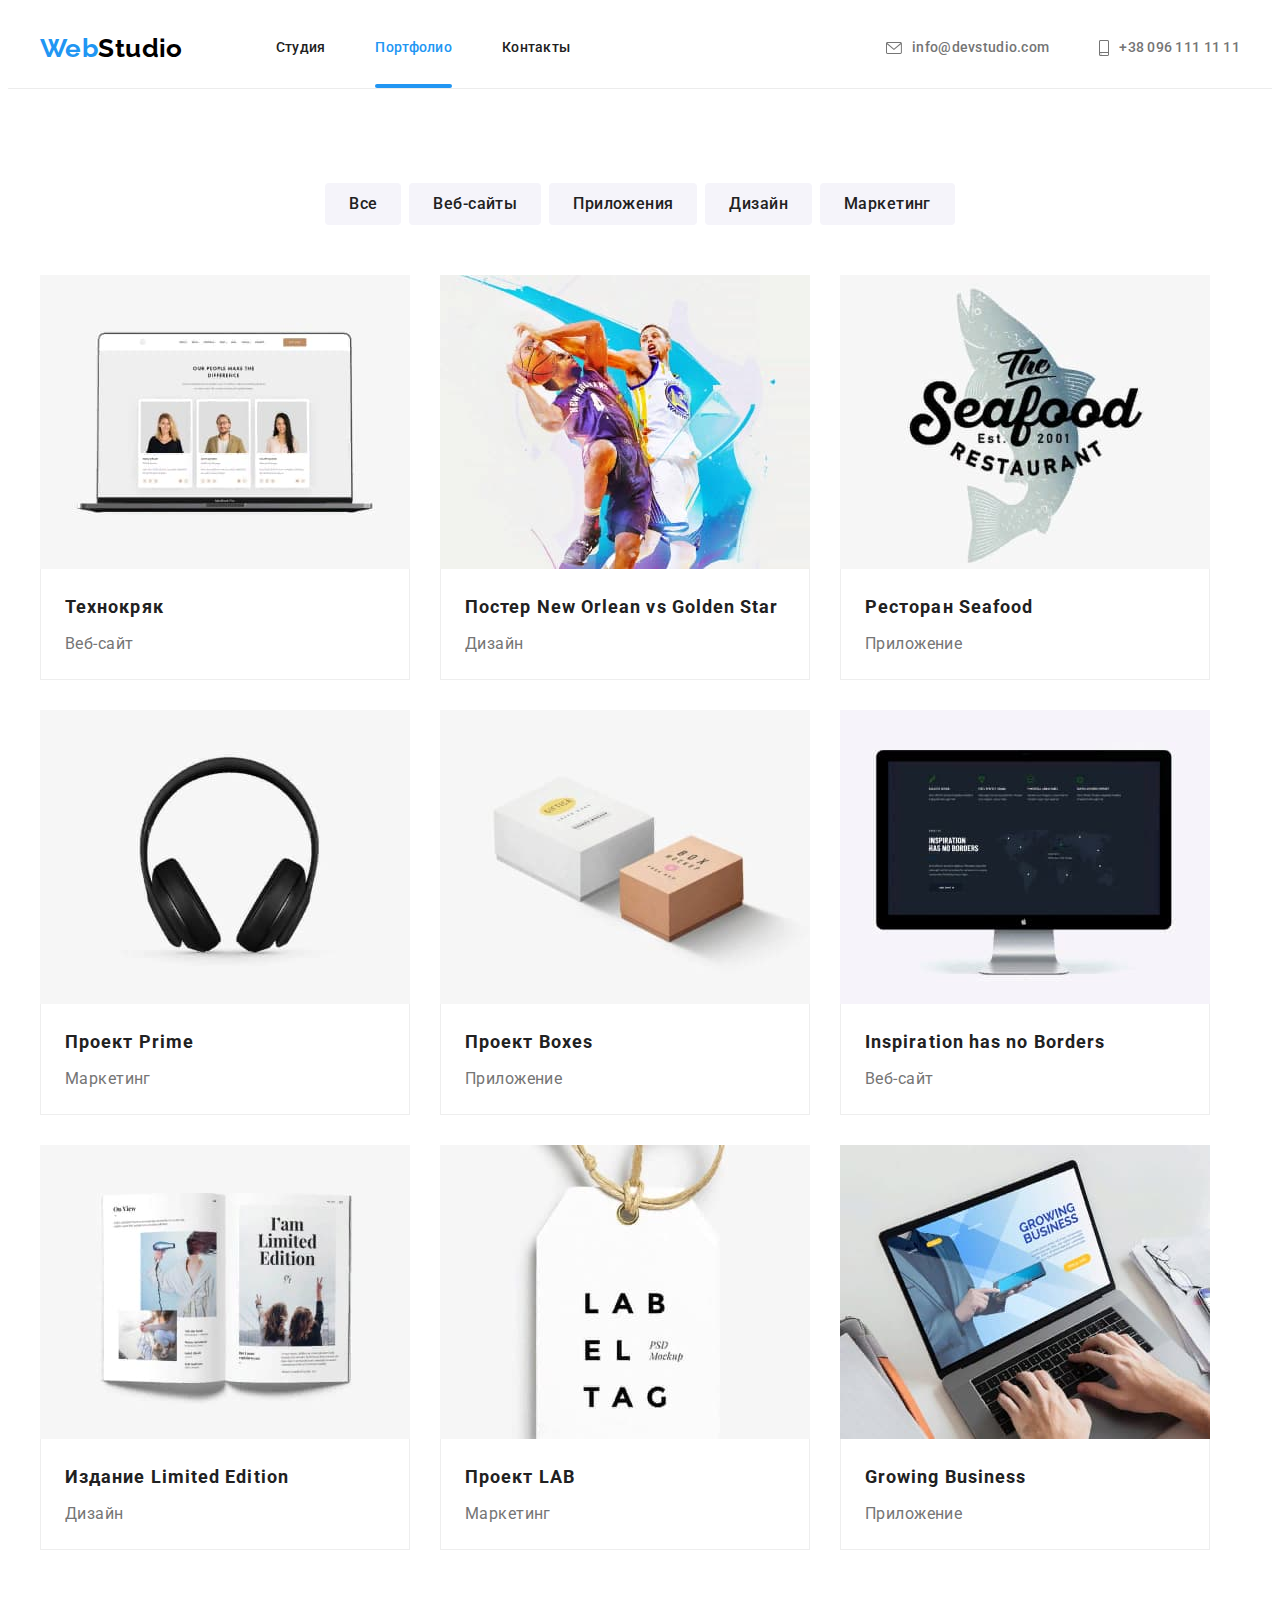
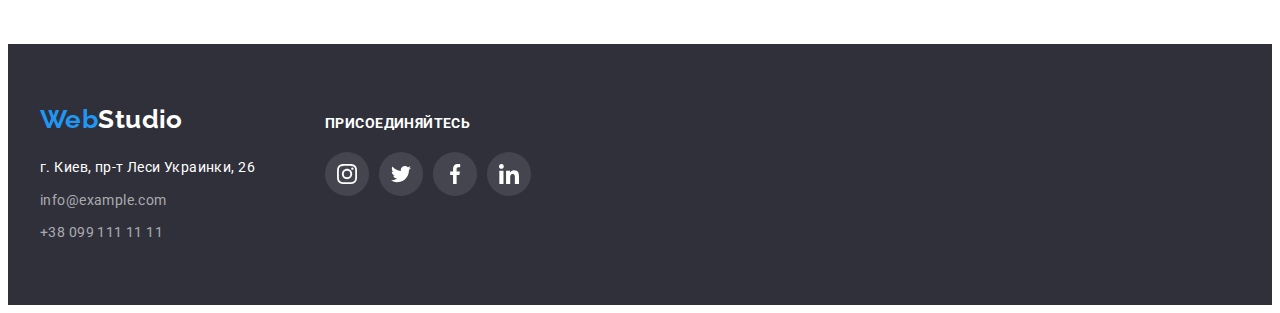
==== portfolio.html @ ee0a5ad1 "Добавляет разметку формы" ====
<!DOCTYPE html>
<html lang="ru">
  <head>
    <meta charset="UTF-8" />
    <meta http-equiv="X-UA-Compatible" content="IE=edge" />
    <meta name="viewport" content="width=device-width, initial-scale=1.0" />
    <title>WebStudio</title>
    <link rel="preconnect" href="https://fonts.gstatic.com" />
    <link
      href="https://fonts.googleapis.com/css2?family=Raleway:wght@700&family=Roboto:wght@400;500;700;900&display=swap"
      rel="stylesheet"
    />
    <link
      rel="stylesheet"
      href="https://cdnjs.cloudflare.com/ajax/libs/modern-normalize/1.0.0/modern-normalize.min.css"
      integrity="sha512-ISS7cAi1PEhQ8jnbJpJZMd29NlhNj4AWYyLOSp2CE/CsHxTCu+r+t0D2yoJudVrd0/8fTVPUVDzY5Tvli75u/g=="
      crossorigin="anonymous"
    />
    <link rel="stylesheet" href="./css/style.css" />
  </head>
  <body>
    <!--Шапка сайа-->
    <header class="header">
      <div class="container header-flex">
        <nav class="main-nav">
          <a href="" class="logo" lang="en"
            >Web<span class="logo-accent">Studio</span>
          </a>
          <ul class="site-nav list">
            <li class="item"><a href="./index.html" class="link">Студия</a></li>
            <li class="item"><a href="" class="link current">Портфолио</a></li>
            <li class="item"><a href="" class="link">Контакты</a></li>
          </ul>
        </nav>
        <ul class="contacts list">
          <li class="item">
            <a class="link" href="mailto:info@devstudio.com">
              <svg class="icon" width="16px" height="12px">
                <use href="./images/icons.svg#envelope"></use>
              </svg>
              info@devstudio.com
            </a>
          </li>
          <li class="item">
            <a class="link" href="+380961111111">
              <svg class="icon" width="10px" height="16px">
                <use href="./images/icons.svg#smartphone"></use>
              </svg>
              +38 096 111 11 11
            </a>
          </li>
        </ul>
      </div>
    </header>

    <main>
      <section class="section">
        <div class="container">
          <!-- фильтр -->
          <ul class="filters list">
            <li class="item">
              <button type="button" class="filter">Все</button>
            </li>
            <li class="item">
              <button type="button" class="filter">Веб-сайты</button>
            </li>
            <li class="item">
              <button type="button" class="filter">Приложения</button>
            </li>
            <li class="item">
              <button type="button" class="filter">Дизайн</button>
            </li>
            <li class="item">
              <button type="button" class="filter">Маркетинг</button>
            </li>
          </ul>
          <!-- /фильтр -->

          <!-- проекты -->
          <ul class="projects list">
            <li class="item">
              <a href="#" class="link">
                <div class="thumb">
                  <img
                    src="./images/portfolio1.jpg"
                    alt="Технокряк"
                    width="370"
                  />
                  <div class="overlay">
                    <p class="discription">
                      Технокряк это современная площадка распространения
                      коронавируса. Компании используют эту платформу для
                      цифрового шпионажа и атак на защищённые сервера
                      конкурентов.
                    </p>
                  </div>
                </div>
                <div class="card-content">
                  <h2 class="title">Технокряк</h2>
                  <p class="project-type">Веб-сайт</p>
                </div>
              </a>
            </li>
            <li class="item">
              <a href="#" class="link">
                <div class="thumb">
                  <img
                    src="./images/portfolio2.jpg"
                    alt="Постер New Orlean vs Golden Star"
                    width="370"
                  />
                  <div class="overlay">
                    <p class="discription">
                      Технокряк это современная площадка распространения
                      коронавируса. Компании используют эту платформу для
                      цифрового шпионажа и атак на защищённые сервера
                      конкурентов.
                    </p>
                  </div>
                </div>
                <div class="card-content">
                  <h2 class="title">Постер New Orlean vs Golden Star</h2>
                  <p class="project-type">Дизайн</p>
                </div>
              </a>
            </li>
            <li class="item">
              <a href="#" class="link">
                <div class="thumb">
                  <img
                    src="./images/portfolio3.jpg"
                    alt="Ресторан Seafood"
                    width="370"
                  />
                  <div class="overlay">
                    <p class="discription">
                      Технокряк это современная площадка распространения
                      коронавируса. Компании используют эту платформу для
                      цифрового шпионажа и атак на защищённые сервера
                      конкурентов.
                    </p>
                  </div>
                </div>
                <div class="card-content">
                  <h2 class="title">Ресторан Seafood</h2>
                  <p class="project-type">Приложение</p>
                </div>
              </a>
            </li>
            <li class="item">
              <a href="#" class="link">
                <div class="thumb">
                  <img
                    src="./images/portfolio4.jpg"
                    alt="Проект Prime"
                    width="370"
                  />
                  <div class="overlay">
                    <p class="discription">
                      Технокряк это современная площадка распространения
                      коронавируса. Компании используют эту платформу для
                      цифрового шпионажа и атак на защищённые сервера
                      конкурентов.
                    </p>
                  </div>
                </div>
                <div class="card-content">
                  <h2 class="title">Проект Prime</h2>
                  <p class="project-type">Маркетинг</p>
                </div>
              </a>
            </li>
            <li class="item">
              <a href="#" class="link">
                <div class="thumb">
                  <img
                    src="./images/portfolio5.jpg"
                    alt="Проект Boxes"
                    width="370"
                  />
                  <div class="overlay">
                    <p class="discription">
                      Технокряк это современная площадка распространения
                      коронавируса. Компании используют эту платформу для
                      цифрового шпионажа и атак на защищённые сервера
                      конкурентов.
                    </p>
                  </div>
                </div>
                <div class="card-content">
                  <h2 class="title">Проект Boxes</h2>
                  <p class="project-type">Приложение</p>
                </div>
              </a>
            </li>
            <li class="item">
              <a href="#" class="link">
                <div class="thumb">
                  <img
                    src="./images/portfolio6.jpg"
                    alt="Inspiration has no Borders"
                    width="370"
                  />
                  <div class="overlay">
                    <p class="discription">
                      Технокряк это современная площадка распространения
                      коронавируса. Компании используют эту платформу для
                      цифрового шпионажа и атак на защищённые сервера
                      конкурентов.
                    </p>
                  </div>
                </div>
                <div class="card-content">
                  <h2 class="title">Inspiration has no Borders</h2>
                  <p class="project-type">Веб-сайт</p>
                </div>
              </a>
            </li>
            <li class="item">
              <a href="#" class="link">
                <div class="thumb">
                  <img
                    src="./images/portfolio7.jpg"
                    alt="Издание Limited Edition"
                    width="370"
                  />
                  <div class="overlay">
                    <p class="discription">
                      Технокряк это современная площадка распространения
                      коронавируса. Компании используют эту платформу для
                      цифрового шпионажа и атак на защищённые сервера
                      конкурентов.
                    </p>
                  </div>
                </div>
                <div class="card-content">
                  <h2 class="title">Издание Limited Edition</h2>
                  <p class="project-type">Дизайн</p>
                </div>
              </a>
            </li>
            <li class="item">
              <a href="#" class="link">
                <div class="thumb">
                  <img
                    src="./images/portfolio8.jpg"
                    alt="Проект LAB"
                    width="370"
                  />
                  <div class="overlay">
                    <p class="discription">
                      Технокряк это современная площадка распространения
                      коронавируса. Компании используют эту платформу для
                      цифрового шпионажа и атак на защищённые сервера
                      конкурентов.
                    </p>
                  </div>
                </div>
                <div class="card-content">
                  <h2 class="title">Проект LAB</h2>
                  <p class="project-type">Маркетинг</p>
                </div>
              </a>
            </li>
            <li class="item">
              <a href="#" class="link">
                <div class="thumb">
                  <img
                    src="./images/portfolio9.jpg"
                    alt="Growing Business"
                    width="370"
                  />
                  <div class="overlay">
                    <p class="discription">
                      Технокряк это современная площадка распространения
                      коронавируса. Компании используют эту платформу для
                      цифрового шпионажа и атак на защищённые сервера
                      конкурентов.
                    </p>
                  </div>
                </div>
                <div class="card-content">
                  <h2 class="title">Growing Business</h2>
                  <p class="project-type">Приложение</p>
                </div>
              </a>
            </li>
          </ul>
          <!-- /проекты -->
        </div>
      </section>
    </main>

    <!--Футер-->
    <footer class="footer">
      <div class="container footer-wrapper">
        <div class="wrapper-logo-address">
          <a href="" lang="en" class="logo">
            Web<span class="footer-logo-accent">Studio</span>
          </a>
          <address class="address">
            <p>г. Киев, пр-т Леси Украинки, 26</p>
            <a href="mailto:info@example.com" class="address-link"
              >info@example.com</a
            >
            <a href="+380991111111" class="address-link">+38 099 111 11 11</a>
          </address>
        </div>
        <div class="wrapper-footer-links">
          <h3 class="title-links">Присоединяйтесь</h3>
          <ul class="footer-social-links list">
            <li class="item">
              <a href="#" class="link" aria-label="Instagram">
                <svg class="icon" width="20px" height="20px">
                  <use href="./images/icons.svg#instagram"></use>
                </svg>
              </a>
            </li>
            <li class="item">
              <a href="#" class="link" aria-label="Twitter">
                <svg class="icon" width="20px" height="20px">
                  <use href="./images/icons.svg#twitter"></use>
                </svg>
              </a>
            </li>
            <li class="item">
              <a href="#" class="link" aria-label="Facebook">
                <svg class="icon" width="20px" height="20px">
                  <use href="./images/icons.svg#facebook"></use>
                </svg>
              </a>
            </li>
            <li class="item">
              <a href="#" class="link" aria-label="Linkedin">
                <svg class="icon" width="20px" height="20px">
                  <use href="./images/icons.svg#linkedin"></use>
                </svg>
              </a>
            </li>
          </ul>
        </div>
      </div>
    </footer>
  </body>
</html>
---- css/style.css ----
:root {
  --primary-text-color: #757575;
  --title-text-color: #212121;
  --accent: #2196f3;

  --logo-text-color: #000000;
  --hero-title-color: #ffffff;
  --footer-background-color: #2f303a;
  --primary-grey-color: #f5f4fa;
  --footer-text-grey: rgba(255, 255, 255, 0.6);
  --button-hover-color: #188ce8;
  --border-header-color: #ececec;
  --border-portfolio-color: #eeeeee;
  --grey-icon-color: #afb1b8;
  --gray-background-color: rgba(47, 48, 58, 0.8);
}

body {
  background-color: var(--hero-title-color);
  color: var(--primary-text-color);

  font-family: 'Roboto', sans-serif;
  font-size: 14px;
  line-height: 1.71;
  letter-spacing: 0.03em;
}

.visually-hidden {
  position: absolute;
  width: 1px;
  height: 1px;
  margin: -1px;
  padding: 0;
  overflow: hidden;
  border: 0;
  clip: rect(0 0 0 0);
}
/* утилиты */
img {
  display: block;
}

h1,
h2,
h3,
p {
  margin: 0;
}

/* убирает точечки в списке */

.list {
  list-style: none;
  margin: 0;
  padding: 0;
}

.container {
  width: 1200px;
  margin-right: auto;
  margin-left: auto;
  padding-right: 15px;
  padding-left: 15px;
  /* outline: 3px solid darkcyan; */
}

/* лого для header и footer */
.logo {
  color: var(--accent);

  font-family: 'Raleway', sans-serif;
  font-weight: 700;
  font-size: 26px;
  line-height: 1.19;
  text-decoration: none;
}

.logo-accent {
  color: var(--logo-text-color);
}

.footer-logo-accent {
  color: var(--hero-title-color);
}

/* header */
.header {
  min-height: 80px;
  border-bottom: 1px solid var(--border-header-color);
}

.header-flex {
  display: flex;
  align-items: center;
}

.main-nav {
  display: flex;
  align-items: center;
}

/* список ссылок основной навигиции */
.site-nav {
  display: flex;
  margin-left: 93px;
}

.site-nav .item + .item {
  margin-left: 50px;
}

.site-nav .link {
  display: block;
  padding-top: 32px;
  padding-bottom: 32px;

  color: var(--title-text-color);

  font-family: inherit;
  font-weight: 500;
  font-size: 14px;
  line-height: 1.14;
  letter-spacing: 0.02em;
  text-decoration: none;

  transition: color 250ms cubic-bezier(0.4, 0, 0.2, 1);
}

.site-nav .link:hover,
.site-nav .link:focus {
  color: var(--accent);
}

.site-nav .link.current {
  color: var(--accent);
  position: relative;
}

.site-nav .link.current::after {
  position: absolute;
  bottom: 0;
  left: 0;
  content: '';
  display: block;
  width: 100%;
  height: 4px;
  border-radius: 2px;
  background-color: var(--accent);
}

/* ссылки с контактами */
.contacts {
  display: flex;
  margin-left: auto;
}

.contacts .item:not(:first-child) {
  margin-left: 50px;
}

.contacts .link {
  display: flex;
  justify-content: center;
  align-items: center;

  color: var(--primary-text-color);

  font-weight: 500;
  font-size: 14px;
  line-height: 1.14;
  letter-spacing: 0.02em;
  text-decoration: none;

  transition: color 250ms cubic-bezier(0.4, 0, 0.2, 1);
}

.contacts .link:hover,
.contacts .link:focus {
  color: var(--accent);
}

/* чтобы у иконки на ховер и
 фокус ссылки тоже менялся цвет */
.contacts .link:hover .icon,
.contacts .link:focus .icon {
  fill: var(--accent);
}

.contacts .icon {
  fill: var(--primary-text-color);
  margin-right: 10px;

  transition: fill 250ms cubic-bezier(0.4, 0, 0.2, 1);
}

/* Button */
.button {
  padding: 10px 32px;
  border: transparent;
  border-radius: 4px;
  min-width: 200px;
  min-height: 50px;

  color: var(--hero-title-color);
  background-color: var(--accent);
  box-shadow: 0px 4px 4px rgba(0, 0, 0, 0.15);

  font-family: inherit;
  font-weight: 700;
  font-size: 16px;
  line-height: 1.87;
  letter-spacing: 0.06em;
  text-align: center;
  cursor: pointer;

  transition: background-color 250ms cubic-bezier(0.4, 0, 0.2, 1);
}

.button:hover,
.button:focus {
  background-color: var(--button-hover-color);
}

/* filter-portfolio */
.filter {
  padding: 6px 22px;
  border-color: transparent;
  border-radius: 4px;

  color: var(--title-text-color);
  background-color: var(--primary-grey-color);

  font-family: inherit;
  font-weight: 500;
  font-size: 16px;
  line-height: 1.62;
  text-align: center;
  letter-spacing: inherit;
  cursor: pointer;

  transition: background-color 250ms cubic-bezier(0.4, 0, 0.2, 1),
    color 250ms cubic-bezier(0.4, 0, 0.2, 1),
    box-shadow 250ms cubic-bezier(0.4, 0, 0.2, 1);
}

.filter:hover,
.filter:focus {
  color: var(--hero-title-color);
  background-color: var(--accent);
  box-shadow: 0px 3px 1px rgba(0, 0, 0, 0.1), 0px 1px 2px rgba(0, 0, 0, 0.08),
    0px 2px 2px rgba(0, 0, 0, 0.12);
}

/* hero */
.hero {
  text-align: center;
  background-color: #c4c4c4;
  background-image: linear-gradient(
      rgba(47, 48, 58, 0.4),
      rgba(47, 48, 58, 0.4)
    ),
    url('../images/hero-img.jpg');
  max-width: 1600px;
  min-height: 600px;
  background-repeat: no-repeat;
  margin: 0 auto;
  padding-top: 200px;
  padding-bottom: 200px;
}

.hero-title {
  margin-bottom: 30px;

  color: var(--hero-title-color);

  font-weight: 900;
  font-size: 44px;
  line-height: 1.36;
  text-align: center;
  letter-spacing: 0.06em;
  text-transform: uppercase;
}

/* section */
.section {
  padding-top: 94px;
  padding-bottom: 94px;
  /* background-color: aquamarine; */
}

.section-title {
  margin-top: 0;
  margin-bottom: 50px;

  color: var(--title-text-color);

  font-weight: 700;
  font-size: 36px;
  line-height: 1.17;
  text-align: center;
}

.section-no-padding-bottom {
  padding-bottom: 0;
}

/* особенности */
.features-list {
  display: flex;
}

.features-list .item {
  width: 270px;
}

.features-list .item + .item {
  margin-left: 30px;
}

.features-list .title {
  margin-top: 0;
  margin-bottom: 10px;

  color: var(--title-text-color);

  font-weight: 700;
  font-size: 14px;
  text-transform: uppercase;
}

.features-list .fon-icon {
  display: flex;
  margin-bottom: 30px;
  justify-content: center;
  align-items: center;
  width: 270px;
  height: 120px;
  background-color: #f5f4fa;
}

/* чем мы занимаемся */
.activities {
  display: flex;
}

.activities .item + .item {
  margin-left: 30px;
}

.activities .item {
  position: relative;
}

.activities .subtitle {
  position: absolute;
  bottom: 0;
  width: 100%;
  min-height: 70px;
  padding-top: 27px;
  padding-bottom: 27px;

  text-transform: uppercase;
  font-size: 14px;
  line-height: 1.14;
  text-align: center;
  color: var(--hero-title-color);
  background-color: var(--gray-background-color);
}

/* наша команда */
.section-team {
  background: #f5f4fa;
}

.team {
  display: flex;
}

.team > .item + .item {
  margin-left: 30px;
}

.team > .item {
  box-shadow: 0px 1px 3px rgba(0, 0, 0, 0.12), 0px 1px 1px rgba(0, 0, 0, 0.14),
    0px 2px 1px rgba(0, 0, 0, 0.2);
  border-radius: 0px 0px 4px 4px;
  width: 270px;
  background-color: var(--hero-title-color);
}

.team .card-content {
  padding-top: 30px;
  padding-bottom: 30px;
}

.team .title {
  color: var(--title-text-color);
  font-weight: 500;
  margin-bottom: 10px;
}

.team .profession {
  margin-bottom: 16px;
}

.team .title,
.team .profession {
  font-size: 16px;
  line-height: 1.19;
  text-align: center;
}

.team .social-links {
  display: flex;
  justify-content: center;
}

.social-links > .item + .item {
  margin-left: 10px;
}

.team .link {
  display: flex;
  justify-content: center;
  align-items: center;
  width: 44px;
  height: 44px;
  border-radius: 50%;

  transition: background-color 250ms cubic-bezier(0.4, 0, 0.2, 1);
}

.team .link:hover,
.team .link:focus {
  background-color: var(--accent);
}

.team .icon {
  fill: var(--grey-icon-color);

  transition: fill 250ms cubic-bezier(0.4, 0, 0.2, 1);
}

.team .link:hover .icon,
.team .link:focus .icon {
  fill: var(--hero-title-color);
}

/* постоянные клиенты */
.clients {
  display: flex;
}

.clients .link {
  display: flex;
  justify-content: center;
  align-items: center;
  width: 170px;
  height: 90px;
  border: 1px solid var(--grey-icon-color);
  border-radius: 4px;

  transition: border-color 250ms cubic-bezier(0.4, 0, 0.2, 1);
}

.clients .item + .item {
  margin-left: 30px;
}

.clients .link:hover,
.clients .link:focus {
  border-color: var(--accent);
}

.clients .icon {
  fill: var(--grey-icon-color);

  transition: fill 250ms cubic-bezier(0.4, 0, 0.2, 1);
}

.clients .link:hover .icon,
.clients .link:focus .icon {
  fill: var(--accent);
}

/* портфолио */

/* фильтры */
.filters {
  display: flex;
  justify-content: center;
  margin-bottom: 50px;
}

.filters .item:not(:last-child) {
  margin-right: 8px;
}

/* проекты */
.projects {
  display: flex;
  flex-wrap: wrap;
  margin: -15px;
}

.projects .link {
  display: block;
  text-decoration: none;
}

.projects .link:hover,
.projects .link:focus {
  box-shadow: 0px 1px 1px rgba(0, 0, 0, 0.12), 0px 4px 4px rgba(0, 0, 0, 0.06),
    1px 4px 6px rgba(0, 0, 0, 0.16);
}

.projects .link:hover .overlay,
.projects .link:focus .overlay {
  opacity: 1;
  transform: translatey(0);
}

.overlay {
  position: absolute;
  left: 0;
  bottom: 0;
  opacity: 0;
  min-height: 100%;
  padding: 63px 24px;
  background-color: rgba(33, 150, 243, 0.9);

  transform: translateY(+100%);
  transition: transform 250ms cubic-bezier(0.4, 0, 0.2, 1);
}

.discription {
  font-size: 18px;
  line-height: 1.56;
  color: var(--hero-title-color);
}

.projects .item {
  /* width: calc((100% -90px) / 3); */
  width: 370px;
  margin: 15px;
}

.thumb {
  position: relative;
  min-height: 294px;
  overflow: hidden;
}

.projects img {
  display: block;
  max-width: 100%;
  height: auto;
}

.projects .card-content {
  box-sizing: border-box;
  padding: 20px 24px;

  background: var(--hero-title-color);
  border-right: 1px solid var(--border-portfolio-color);
  border-left: 1px solid var(--border-portfolio-color);
  border-bottom: 1px solid var(--border-portfolio-color);
}

.projects .title {
  margin-bottom: 4px;

  color: var(--title-text-color);
  font-weight: 700;
  font-size: 18px;
  line-height: 2;
  letter-spacing: 0.06em;
}

.project-type {
  color: var(--primary-text-color);
  font-size: 16px;
  line-height: 1.87;
}

/* футер */
.footer {
  padding-top: 60px;
  padding-bottom: 60px;
  background-color: var(--footer-background-color);
}

.footer-wrapper {
  display: flex;
  align-items: baseline;
}

.address {
  display: flex;
  flex-direction: column;
  margin-top: 20px;

  color: var(--hero-title-color);
  font-style: normal;
}

.address-link {
  color: var(--footer-text-grey);

  font-style: normal;
  text-decoration: none;
  padding-top: 9px;

  transition: color 250ms cubic-bezier(0.4, 0, 0.2, 1);
}

.address-link:hover,
.address-link:focus {
  color: var(--accent);
}

.wrapper-footer-links {
  margin-left: 70px;
}

.title-links {
  font-size: 14px;
  line-height: 1.14;
  letter-spacing: 0.03em;
  text-transform: uppercase;
  margin-bottom: 20px;

  color: var(--hero-title-color);
}

.footer-social-links {
  display: flex;
}

.footer-social-links .link {
  display: flex;
  justify-content: center;
  align-items: center;
  width: 44px;
  height: 44px;
  border-radius: 50%;
  background-color: rgba(255, 255, 255, 0.1);

  transition: background-color 250ms cubic-bezier(0.4, 0, 0.2, 1);
}

.footer-social-links .link:hover,
.footer-social-links .link:focus {
  background-color: var(--accent);
}

.footer-social-links .item + .item {
  margin-left: 10px;
}

.footer-social-links .icon {
  fill: var(--hero-title-color);
}

/* modal */
.backdrop {
  position: fixed;
  top: 0;
  left: 0;
  width: 100%;
  height: 100%;
  background-color: rgba(0, 0, 0, 0.2);
  opacity: 1;
  transition: opacity 250ms cubic-bezier(0.4, 0, 0.2, 1);
}

.backdrop.is-hidden {
  opacity: 0;
  pointer-events: none;
}

.backdrop.is-hidden .modal {
  transform: translate(-50%, -50%) scale(1.2);
}

.modal {
  position: absolute;
  top: 50%;
  left: 50%;
  transform: translate(-50%, -50%);

  width: 528px;
  min-height: 581px;
  padding: 40px 39px 40px 41px;
  background-color: var(--hero-title-color);
  box-shadow: 0px 1px 3px rgba(0, 0, 0, 0.12), 0px 1px 1px rgba(0, 0, 0, 0.14),
    0px 2px 1px rgba(0, 0, 0, 0.2);
  border-radius: 4px;

  transform: translate(-50%, -50%), scale(1);
  transition: transform 250ms cubic-bezier(0.4, 0, 0.2, 1);
}

.button-modal {
  position: absolute;
  right: 8px;
  top: 8px;
  display: flex;
  justify-content: center;
  align-items: center;
  padding: 0;
  width: 30px;
  height: 30px;
  border-radius: 50%;
  border: 1px solid rgba(0, 0, 0, 0.1);
  background-color: var(--hero-title-color);
}

.close {
  fill: var(--logo-text-color);
}

.form {
  display: flex;
  flex-direction: column;
}

.modal-title {
  margin-bottom: 12px;
  font-size: 20px;
  line-height: 1.15;
  text-align: center;
  color: var(--title-text-color);
}

label {
  margin-bottom: 4px;
}

.field {
  margin-bottom: 10px;
  width: 448px;
  height: 40px;
  border: 1px solid rgba(33, 33, 33, 0.2);
  box-sizing: border-box;
  border-radius: 4px;
}

}
.checkbox {
  margin-bottom: 30px;
}
/* 
.checkbox {
  width: 16px;
  height: 15px; */

textarea {
  margin-bottom: 20px;
  border: 1px solid rgba(33, 33, 33, 0.2);
  box-sizing: border-box;
  border-radius: 4px;
  width: 448px;
  height: 120px;
  resize: none;
}
.button-submit {
  display: block;
  margin: 0 auto;
}
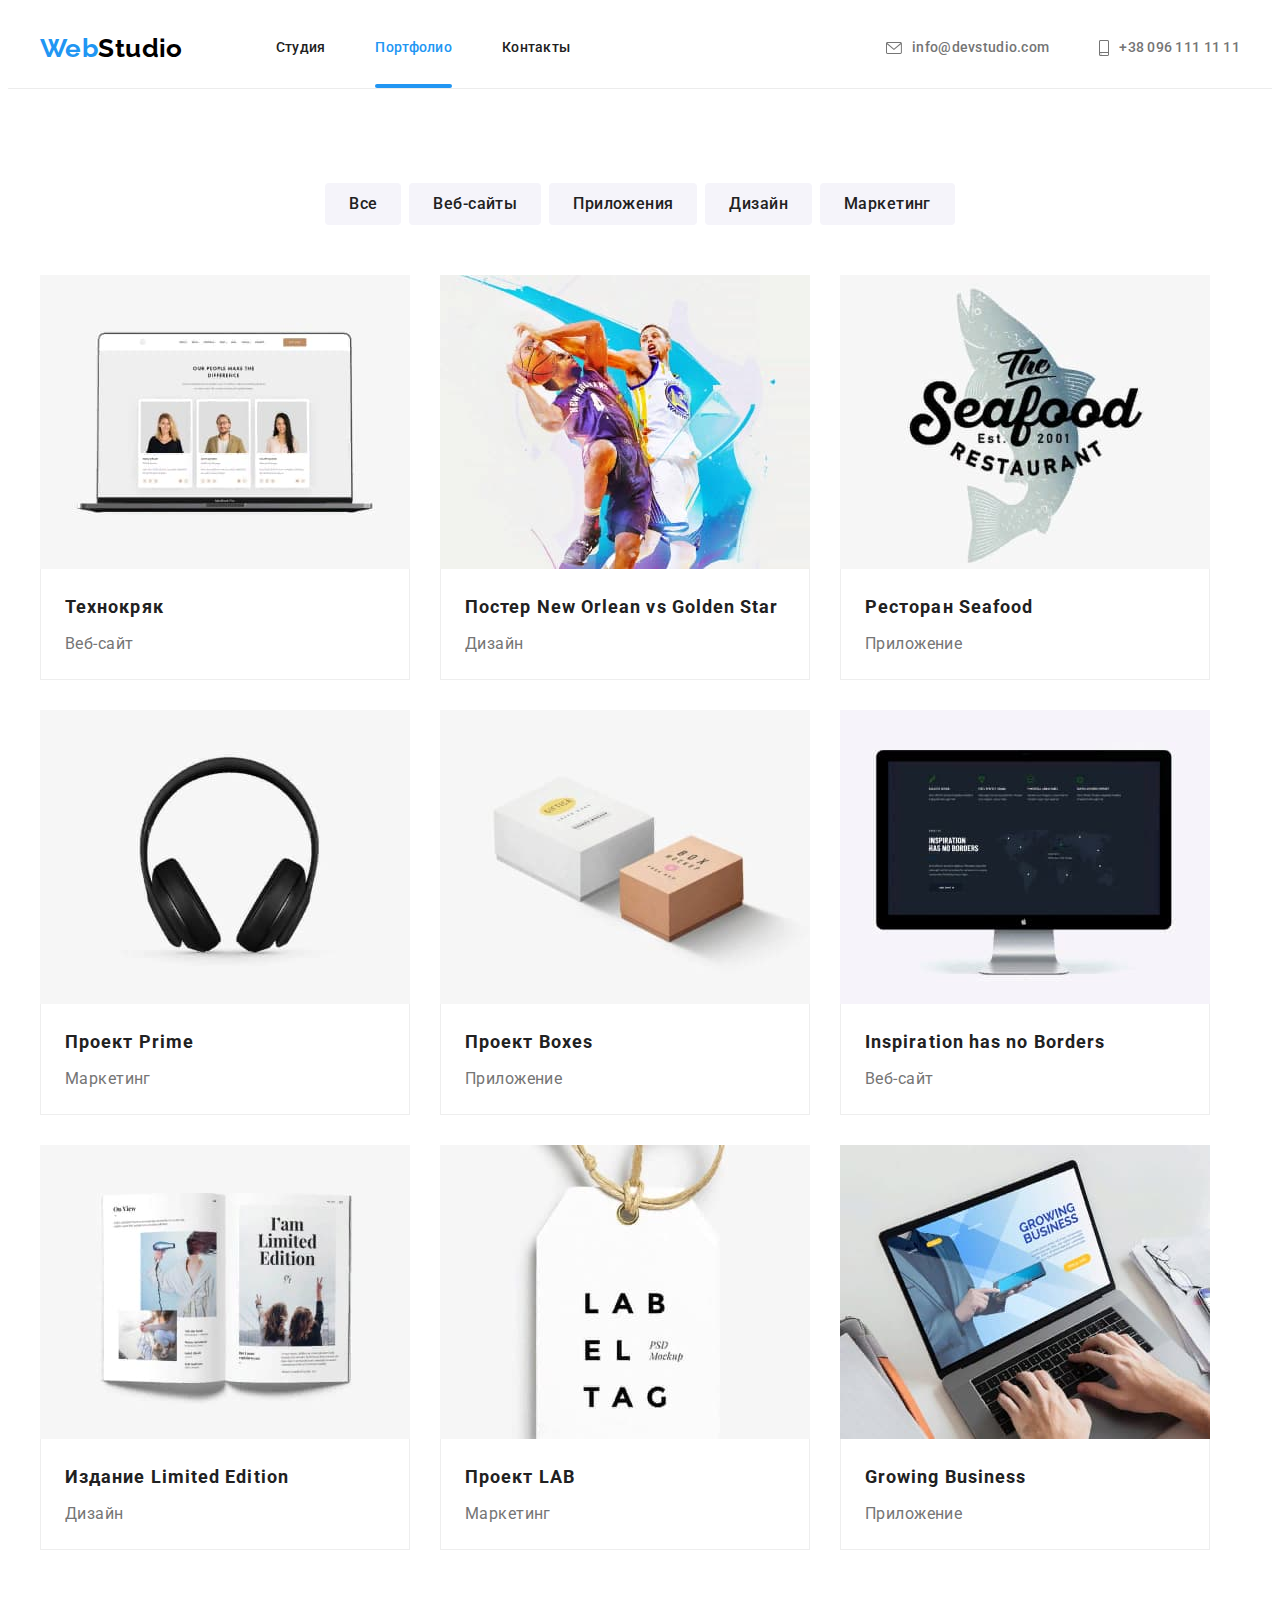
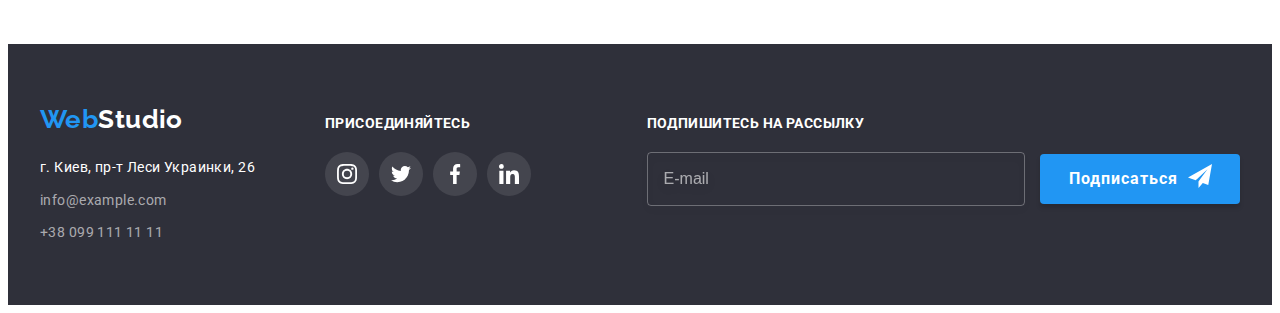
==== commit 08e040d3: "Завершает оформление чекбокса" ====
--- a/portfolio.html
+++ b/portfolio.html
@@ -339,6 +339,17 @@
             </li>
           </ul>
         </div>
+        <div class="wrapper-form">
+          <h3 class="title-links"> Подпишитесь на рассылку </h3>
+          <form>
+            <input class="footer-email" type="email" name="footer-email" placeholder="E-mail"/>
+            <button class="button button-footer" type="submit">Подписаться
+              <svg class="icon" width="24px" height="24px">
+                <use href="./images/icons.svg#footer-send"></use>
+              </svg>
+            </button>
+          </form>
+        </div>
       </div>
     </footer>
   </body>
--- a/css/style.css
+++ b/css/style.css
@@ -662,6 +662,52 @@
   fill: var(--hero-title-color);
 }
 
+.wrapper-form {
+  margin-left: auto;
+}
+
+.footer-email {
+  width: 358px;
+  height: 50px;
+  padding-left: 16px;
+
+  font-size: 16px;
+  line-height: 1.25;
+  color: rgba(255, 255, 255, 0.6);
+  background-color: inherit;
+  border: 1px solid rgba(255, 255, 255, 0.3);
+  filter: drop-shadow(0px 4px 4px rgba(0, 0, 0, 0.15));
+  border-radius: 4px;
+
+  transition: border-color 250ms cubic-bezier(0.4, 0, 0.2, 1);
+}
+
+.footer-email:focus,
+.footer-email:hover {
+  border-color: var(--accent);
+}
+
+.footer-email::placeholder {
+  font-size: 16px;
+  line-height: 1.25;
+  color: rgba(255, 255, 255, 0.6);
+}
+
+.button-footer {
+  position: relative;
+
+  margin-left: 12px;
+  padding-left: 29px;
+  padding-right: 0;
+  text-align: left;
+}
+
+.button-footer .icon {
+position: absolute;
+top: 10px;
+right: 28px;
+}
+
 /* modal */
 .backdrop {
   position: fixed;
@@ -718,6 +764,13 @@
 
 .close {
   fill: var(--logo-text-color);
+
+  transition: fill 250ms cubic-bezier(0.4, 0, 0.2, 1);
+}
+
+.close:focus,
+.close:hover {
+  fill: var(--accent);
 }
 
 .form {
@@ -733,37 +786,118 @@
   color: var(--title-text-color);
 }
 
-label {
+.field-wrapper {
+  position: relative;
+  margin-bottom: 10px;
+}
+
+.field-wrapper .icon {
+  position: absolute;
+  top: 11px;
+  left: 12px;
+
+  transition: fill 250ms cubic-bezier(0.4, 0, 0.2, 1);
+}
+
+.field-label {
   margin-bottom: 4px;
-}
-
-.field {
-  margin-bottom: 10px;
+  font-size: 12px;
+  line-height: 1.16;
+  letter-spacing: 0.01em;
+}
+
+.field-input {
+  padding-left: 42px;
   width: 448px;
   height: 40px;
   border: 1px solid rgba(33, 33, 33, 0.2);
-  box-sizing: border-box;
   border-radius: 4px;
-}
-
-}
-.checkbox {
-  margin-bottom: 30px;
-}
-/* 
-.checkbox {
-  width: 16px;
-  height: 15px; */
+
+  transition: border-color 250ms cubic-bezier(0.4, 0, 0.2, 1);
+}
+
+.field-input:hover, 
+.field-input:focus {
+  border-color: var(--accent);
+}
+
+.field-input:hover + .icon,
+.field-input:focus + .icon {
+  fill: var(--accent);
+}
+
+/* меняет цвет иконки, когда в диве филд-враппер
+ есть элемент с фокусом */
+/* .field-wrapper:focus-within>.icon {
+  fill: var(--accent);
+} */ 
 
 textarea {
   margin-bottom: 20px;
+  padding-top: 12px;
+  padding-left: 16px;
   border: 1px solid rgba(33, 33, 33, 0.2);
   box-sizing: border-box;
   border-radius: 4px;
   width: 448px;
   height: 120px;
   resize: none;
-}
+
+  font-size: 12px;
+  line-height: 1.16;
+  letter-spacing: 0.01em;
+  color: rgba(117, 117, 117, 0.5);
+
+  transition: border-color 250ms cubic-bezier(0.4, 0, 0.2, 1);
+}
+
+ textarea:hover,
+ textarea:focus {
+   border-color: var(--accent);
+ }
+
+textarea::placeholder {
+  font-size: 12px;
+  line-height: 1.16;
+  letter-spacing: 0.01em;
+  color: rgba(117, 117, 117, 0.5);
+}
+
+.check-label {
+  display: flex;
+  justify-content: center;
+  align-items: center;
+  margin-bottom: 30px;
+}
+
+.checkbox {
+  position: absolute;
+  width: 1px;
+  height: 1px;
+  margin: -1px;
+  padding: 0;
+  overflow: hidden;
+  border: 0;
+  clip: rect(0 0 0 0);
+} 
+
+.icon-check {
+  width: 16px;
+  height: 15px;
+  margin-right: 8px;
+  background-image: url("../images/checkbox.svg");
+
+  transition: background-image 250ms cubic-bezier(0.4, 0, 0.2, 1);
+}
+
+.checkbox:checked + .icon-check {
+  background-image: url("../images/checked.svg");
+}
+
+.check-link {
+  color: var(--accent);
+}
+
 .button-submit {
   display: block;
   margin: 0 auto;
